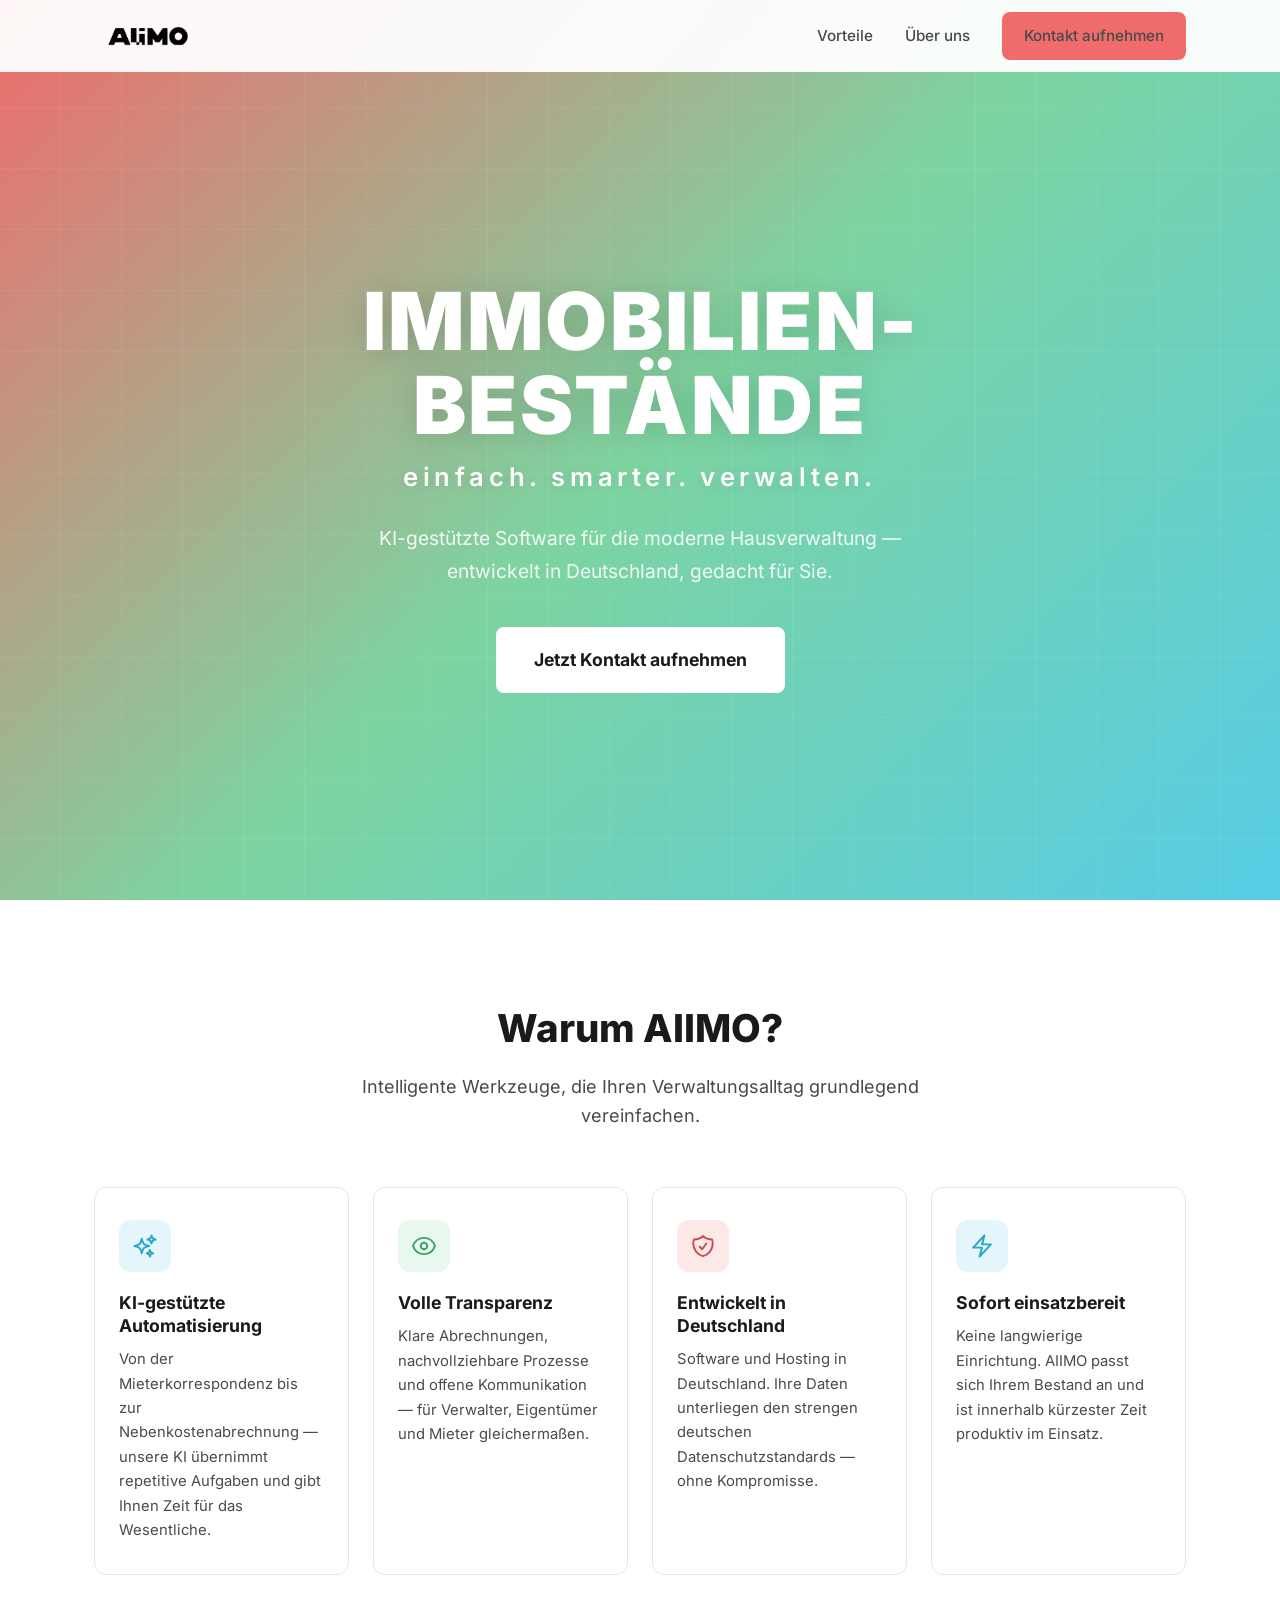
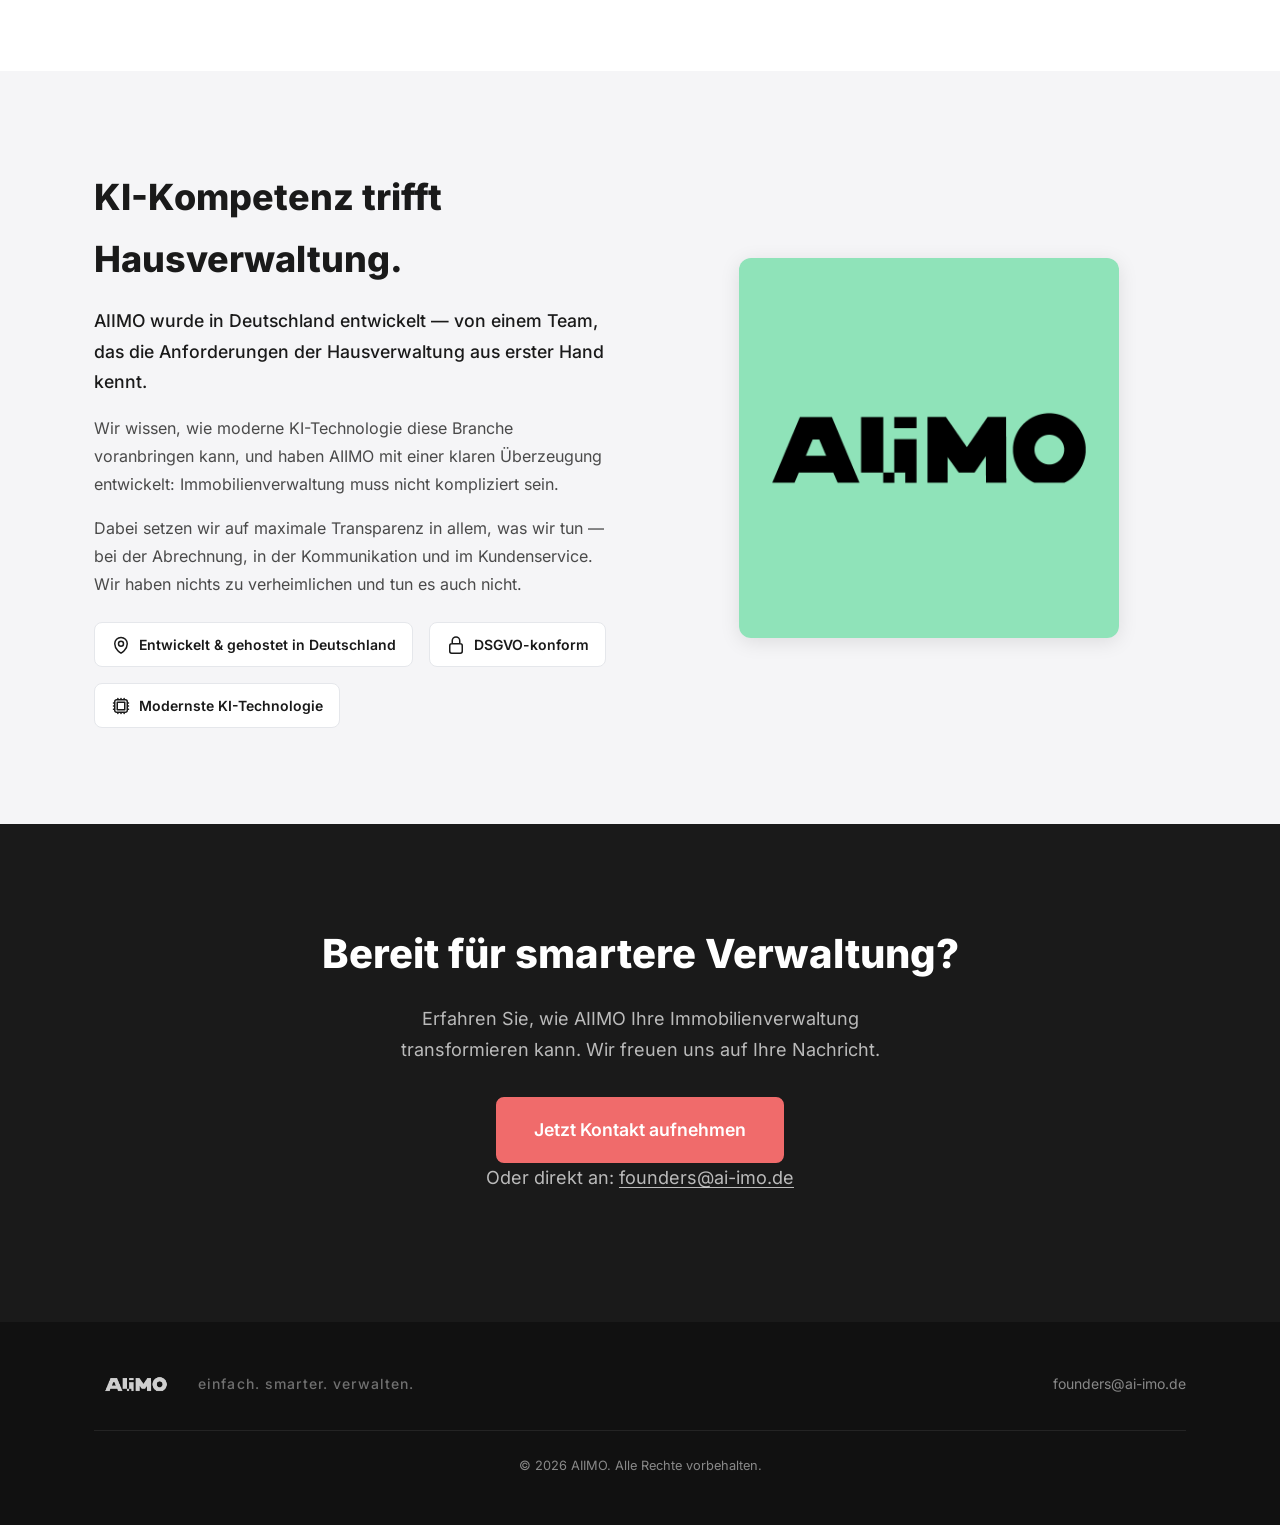
==== index.html @ 31f10540 "Move site files to root for classic GitHub Pages deploy Remove GitHub Actions workflow. Deploy from " ====
<!DOCTYPE html>
<html lang="de">
<head>
  <meta charset="UTF-8">
  <meta name="viewport" content="width=device-width, initial-scale=1.0">
  <title>AIIMO | KI-gestützte Immobilienverwaltung</title>
  <meta name="description" content="AIIMO — KI-gestützte Software für die moderne Hausverwaltung. Immobilienbestände einfach. smarter. verwalten. Entwickelt in Deutschland.">

  <!-- Open Graph -->
  <meta property="og:title" content="AIIMO | KI-gestützte Immobilienverwaltung">
  <meta property="og:description" content="Immobilienbestände einfach. smarter. verwalten. KI-Software, entwickelt in Deutschland.">
  <meta property="og:image" content="https://ai-imo.de/images/aiimo_LOGO_Banner_1200x627px2.png">
  <meta property="og:url" content="https://ai-imo.de">
  <meta property="og:type" content="website">
  <meta property="og:locale" content="de_DE">

  <!-- Twitter Card -->
  <meta name="twitter:card" content="summary_large_image">
  <meta name="twitter:title" content="AIIMO | KI-gestützte Immobilienverwaltung">
  <meta name="twitter:description" content="Immobilienbestände einfach. smarter. verwalten.">
  <meta name="twitter:image" content="https://ai-imo.de/images/aiimo_LOGO_Banner_1200x627px2.png">

  <!-- Favicon -->
  <link rel="icon" type="image/png" sizes="48x48" href="images/aiimo_LOGO_Favicon_48x48px1.png">
  <link rel="icon" type="image/png" sizes="32x32" href="images/aiimo_LOGO_Favicon_32x32px1.png">
  <link rel="icon" type="image/png" sizes="16x16" href="images/aiimo_LOGO_Favicon_16x16px1.png">

  <link rel="stylesheet" href="styles.css">
</head>
<body>

  <!-- ==================== Navbar ==================== -->
  <nav class="navbar" id="navbar">
    <div class="container navbar-inner">
      <a href="#" class="navbar-logo">
        <img src="images/aiimo_LOGO_Banner_300x100px1.png" alt="AIIMO Logo" width="300" height="100">
      </a>
      <button class="nav-toggle" id="navToggle" aria-label="Menü öffnen" aria-expanded="false">
        <span></span><span></span><span></span>
      </button>
      <ul class="nav-links" id="navLinks">
        <li><a href="#vorteile">Vorteile</a></li>
        <li><a href="#ueber-uns">Über uns</a></li>
        <li><a href="mailto:founders@ai-imo.de?subject=Interesse%20an%20AIIMO" class="btn btn-nav">Kontakt aufnehmen</a></li>
      </ul>
    </div>
  </nav>

  <!-- ==================== Hero ==================== -->
  <section class="hero" id="hero">
    <div class="hero-overlay"></div>
    <div class="container hero-content">
      <h1 class="hero-heading">Immobilien&shy;bestände</h1>
      <p class="hero-tagline">einfach. smarter. verwalten.</p>
      <p class="hero-subtitle">KI-gestützte Software für die moderne Hausverwaltung — entwickelt in Deutschland, gedacht für Sie.</p>
      <a href="mailto:founders@ai-imo.de?subject=Interesse%20an%20AIIMO" class="btn btn-white btn-lg">Jetzt Kontakt aufnehmen</a>
    </div>
  </section>

  <!-- ==================== Features ==================== -->
  <section class="features section" id="vorteile">
    <div class="container">
      <div class="section-header">
        <h2>Warum AIIMO?</h2>
        <p class="section-lead">Intelligente Werkzeuge, die Ihren Verwaltungsalltag grundlegend vereinfachen.</p>
      </div>
      <div class="features-grid">

        <!-- Feature 1: KI -->
        <div class="feature-card">
          <div class="feature-icon feature-icon--cyan">
            <svg xmlns="http://www.w3.org/2000/svg" fill="none" viewBox="0 0 24 24" stroke-width="1.8" stroke="currentColor">
              <path stroke-linecap="round" stroke-linejoin="round" d="M9.813 15.904 9 18.75l-.813-2.846a4.5 4.5 0 0 0-3.09-3.09L2.25 12l2.846-.813a4.5 4.5 0 0 0 3.09-3.09L9 5.25l.813 2.846a4.5 4.5 0 0 0 3.09 3.09L15.75 12l-2.846.813a4.5 4.5 0 0 0-3.09 3.09ZM18.259 8.715 18 9.75l-.259-1.035a3.375 3.375 0 0 0-2.455-2.456L14.25 6l1.036-.259a3.375 3.375 0 0 0 2.455-2.456L18 2.25l.259 1.035a3.375 3.375 0 0 0 2.455 2.456L21.75 6l-1.036.259a3.375 3.375 0 0 0-2.455 2.456ZM16.894 20.567 16.5 21.75l-.394-1.183a2.25 2.25 0 0 0-1.423-1.423L13.5 18.75l1.183-.394a2.25 2.25 0 0 0 1.423-1.423l.394-1.183.394 1.183a2.25 2.25 0 0 0 1.423 1.423l1.183.394-1.183.394a2.25 2.25 0 0 0-1.423 1.423Z" />
            </svg>
          </div>
          <h3>KI-gestützte Automatisierung</h3>
          <p>Von der Mieterkorrespondenz bis zur Nebenkostenabrechnung — unsere KI übernimmt repetitive Aufgaben und gibt Ihnen Zeit für das Wesentliche.</p>
        </div>

        <!-- Feature 2: Transparenz -->
        <div class="feature-card">
          <div class="feature-icon feature-icon--mint">
            <svg xmlns="http://www.w3.org/2000/svg" fill="none" viewBox="0 0 24 24" stroke-width="1.8" stroke="currentColor">
              <path stroke-linecap="round" stroke-linejoin="round" d="M2.036 12.322a1.012 1.012 0 0 1 0-.639C3.423 7.51 7.36 4.5 12 4.5c4.638 0 8.573 3.007 9.963 7.178.07.207.07.431 0 .639C20.577 16.49 16.64 19.5 12 19.5c-4.638 0-8.573-3.007-9.963-7.178Z" />
              <path stroke-linecap="round" stroke-linejoin="round" d="M15 12a3 3 0 1 1-6 0 3 3 0 0 1 6 0Z" />
            </svg>
          </div>
          <h3>Volle Transparenz</h3>
          <p>Klare Abrechnungen, nachvollziehbare Prozesse und offene Kommunikation — für Verwalter, Eigentümer und Mieter gleichermaßen.</p>
        </div>

        <!-- Feature 3: Deutschland -->
        <div class="feature-card">
          <div class="feature-icon feature-icon--coral">
            <svg xmlns="http://www.w3.org/2000/svg" fill="none" viewBox="0 0 24 24" stroke-width="1.8" stroke="currentColor">
              <path stroke-linecap="round" stroke-linejoin="round" d="M9 12.75 11.25 15 15 9.75m-3-7.036A11.959 11.959 0 0 1 3.598 6 11.99 11.99 0 0 0 3 9.749c0 5.592 3.824 10.29 9 11.623 5.176-1.332 9-6.03 9-11.622 0-1.31-.21-2.571-.598-3.751h-.152c-3.196 0-6.1-1.248-8.25-3.285Z" />
            </svg>
          </div>
          <h3>Entwickelt in Deutschland</h3>
          <p>Software und Hosting in Deutschland. Ihre Daten unterliegen den strengen deutschen Datenschutzstandards — ohne Kompromisse.</p>
        </div>

        <!-- Feature 4: Einsatzbereit -->
        <div class="feature-card">
          <div class="feature-icon feature-icon--cyan">
            <svg xmlns="http://www.w3.org/2000/svg" fill="none" viewBox="0 0 24 24" stroke-width="1.8" stroke="currentColor">
              <path stroke-linecap="round" stroke-linejoin="round" d="M3.75 13.5l10.5-11.25L12 10.5h8.25L9.75 21.75 12 13.5H3.75Z" />
            </svg>
          </div>
          <h3>Sofort einsatzbereit</h3>
          <p>Keine langwierige Einrichtung. AIIMO passt sich Ihrem Bestand an und ist innerhalb kürzester Zeit produktiv im Einsatz.</p>
        </div>

      </div>
    </div>
  </section>

  <!-- ==================== About ==================== -->
  <section class="about section-alt" id="ueber-uns">
    <div class="container about-grid">
      <div class="about-content">
        <h2>KI-Kompetenz trifft Hausverwaltung.</h2>
        <p class="about-lead">AIIMO wurde in Deutschland entwickelt — von einem Team, das die Anforderungen der Hausverwaltung aus erster Hand kennt.</p>
        <p>Wir wissen, wie moderne KI-Technologie diese Branche voranbringen kann, und haben AIIMO mit einer klaren Überzeugung entwickelt: Immobilienverwaltung muss nicht kompliziert sein.</p>
        <p>Dabei setzen wir auf maximale Transparenz in allem, was wir tun — bei der Abrechnung, in der Kommunikation und im Kundenservice. Wir haben nichts zu verheimlichen und tun es auch nicht.</p>
        <div class="trust-badges">
          <div class="trust-badge">
            <svg xmlns="http://www.w3.org/2000/svg" fill="none" viewBox="0 0 24 24" stroke-width="1.8" stroke="currentColor"><path stroke-linecap="round" stroke-linejoin="round" d="M15 10.5a3 3 0 1 1-6 0 3 3 0 0 1 6 0Z" /><path stroke-linecap="round" stroke-linejoin="round" d="M19.5 10.5c0 7.142-7.5 11.25-7.5 11.25S4.5 17.642 4.5 10.5a7.5 7.5 0 1 1 15 0Z" /></svg>
            <span>Entwickelt & gehostet in Deutschland</span>
          </div>
          <div class="trust-badge">
            <svg xmlns="http://www.w3.org/2000/svg" fill="none" viewBox="0 0 24 24" stroke-width="1.8" stroke="currentColor"><path stroke-linecap="round" stroke-linejoin="round" d="M16.5 10.5V6.75a4.5 4.5 0 1 0-9 0v3.75m-.75 11.25h10.5a2.25 2.25 0 0 0 2.25-2.25v-6.75a2.25 2.25 0 0 0-2.25-2.25H6.75a2.25 2.25 0 0 0-2.25 2.25v6.75a2.25 2.25 0 0 0 2.25 2.25Z" /></svg>
            <span>DSGVO-konform</span>
          </div>
          <div class="trust-badge">
            <svg xmlns="http://www.w3.org/2000/svg" fill="none" viewBox="0 0 24 24" stroke-width="1.8" stroke="currentColor"><path stroke-linecap="round" stroke-linejoin="round" d="M8.25 3v1.5M4.5 8.25H3m18 0h-1.5M4.5 12H3m18 0h-1.5m-15 3.75H3m18 0h-1.5M8.25 19.5V21M12 3v1.5m0 15V21m3.75-18v1.5m0 15V21m-9-1.5h10.5a2.25 2.25 0 0 0 2.25-2.25V6.75a2.25 2.25 0 0 0-2.25-2.25H6.75A2.25 2.25 0 0 0 4.5 6.75v10.5a2.25 2.25 0 0 0 2.25 2.25Zm.75-12h9v9h-9v-9Z" /></svg>
            <span>Modernste KI-Technologie</span>
          </div>
        </div>
      </div>
      <div class="about-visual">
        <img src="images/aiimo_LOGO_Banner_800x800px3.png" alt="AIIMO Logo" class="about-logo-img">
      </div>
    </div>
  </section>

  <!-- ==================== CTA ==================== -->
  <section class="cta-section" id="kontakt">
    <div class="container cta-content">
      <h2>Bereit für smartere Verwaltung?</h2>
      <p>Erfahren Sie, wie AIIMO Ihre Immobilienverwaltung transformieren kann. Wir freuen uns auf Ihre Nachricht.</p>
      <a href="mailto:founders@ai-imo.de?subject=Interesse%20an%20AIIMO&body=Guten%20Tag%2C%0A%0Aich%20interessiere%20mich%20f%C3%BCr%20AIIMO.%0A%0AMit%20freundlichen%20Gr%C3%BC%C3%9Fen" class="btn btn-primary btn-lg">Jetzt Kontakt aufnehmen</a>
      <p class="cta-email-note">Oder direkt an: <a href="mailto:founders@ai-imo.de">founders@ai-imo.de</a></p>
    </div>
  </section>

  <!-- ==================== Footer ==================== -->
  <footer class="footer">
    <div class="container footer-inner">
      <div class="footer-brand">
        <img src="images/aiimo_LOGO_Banner_300x100px1.png" alt="AIIMO" width="120" height="40" class="footer-logo">
        <span class="footer-tagline">einfach. smarter. verwalten.</span>
      </div>
      <div class="footer-links">
        <a href="mailto:founders@ai-imo.de">founders@ai-imo.de</a>
      </div>
      <div class="footer-legal">
        <p>&copy; 2026 AIIMO. Alle Rechte vorbehalten.</p>
      </div>
    </div>
  </footer>

  <!-- ==================== Scripts ==================== -->
  <script>
    // Navbar scroll shadow
    const navbar = document.getElementById('navbar');
    window.addEventListener('scroll', () => {
      navbar.classList.toggle('scrolled', window.scrollY > 50);
    });

    // Mobile nav toggle
    const toggle = document.getElementById('navToggle');
    const navLinks = document.getElementById('navLinks');
    toggle.addEventListener('click', () => {
      const expanded = toggle.getAttribute('aria-expanded') === 'true';
      toggle.setAttribute('aria-expanded', String(!expanded));
      navLinks.classList.toggle('open');
    });

    // Smooth scroll for anchor links
    document.querySelectorAll('a[href^="#"]').forEach(link => {
      link.addEventListener('click', e => {
        const target = document.querySelector(link.getAttribute('href'));
        if (target) {
          e.preventDefault();
          target.scrollIntoView({ behavior: 'smooth', block: 'start' });
          navLinks.classList.remove('open');
          toggle.setAttribute('aria-expanded', 'false');
        }
      });
    });
  </script>
</body>
</html>
---- styles.css ----
/* ===========================================
   AIIMO Landing Page — styles.css
   =========================================== */

/* --- Font Faces (self-hosted Inter) --- */
@font-face { font-family: 'Inter'; font-style: normal; font-weight: 400; font-display: swap; src: url('fonts/inter-latin-400-normal.woff2') format('woff2'); }
@font-face { font-family: 'Inter'; font-style: normal; font-weight: 500; font-display: swap; src: url('fonts/inter-latin-500-normal.woff2') format('woff2'); }
@font-face { font-family: 'Inter'; font-style: normal; font-weight: 600; font-display: swap; src: url('fonts/inter-latin-600-normal.woff2') format('woff2'); }
@font-face { font-family: 'Inter'; font-style: normal; font-weight: 700; font-display: swap; src: url('fonts/inter-latin-700-normal.woff2') format('woff2'); }
@font-face { font-family: 'Inter'; font-style: normal; font-weight: 800; font-display: swap; src: url('fonts/inter-latin-800-normal.woff2') format('woff2'); }
@font-face { font-family: 'Inter'; font-style: normal; font-weight: 900; font-display: swap; src: url('fonts/inter-latin-900-normal.woff2') format('woff2'); }

/* --- CSS Reset & Custom Properties --- */
:root {
  --coral: #F06B6B;
  --coral-hover: #E05555;
  --mint: #7DD4A0;
  --mint-light: #e8f8ef;
  --cyan: #56CCE6;
  --cyan-light: #e4f6fb;

  --black: #1A1A1A;
  --dark: #2D2D2D;
  --gray-700: #4A4A4A;
  --gray-400: #9CA3AF;
  --gray-200: #E5E7EB;
  --gray-100: #F5F5F7;
  --white: #FFFFFF;

  --font: 'Inter', -apple-system, BlinkMacSystemFont, 'Segoe UI', Helvetica, Arial, sans-serif;
  --container: 1140px;
  --radius: 12px;
  --radius-sm: 8px;
  --shadow-sm: 0 1px 3px rgba(0,0,0,0.08);
  --shadow-md: 0 4px 20px rgba(0,0,0,0.10);
  --transition: 0.3s ease;
}

*, *::before, *::after { box-sizing: border-box; margin: 0; padding: 0; }

html { scroll-behavior: smooth; -webkit-font-smoothing: antialiased; }

body {
  font-family: var(--font);
  font-size: 1rem;
  line-height: 1.7;
  color: var(--gray-700);
  background: var(--white);
}

img { max-width: 100%; height: auto; display: block; }
a { color: inherit; text-decoration: none; }
ul { list-style: none; }

/* --- Layout --- */
.container {
  width: 100%;
  max-width: var(--container);
  margin: 0 auto;
  padding: 0 1.5rem;
}

.section { padding: 5rem 0; }
.section-alt { background: var(--gray-100); }

.section-header {
  text-align: center;
  max-width: 640px;
  margin: 0 auto 3.5rem;
}

.section-header h2 {
  font-size: clamp(1.75rem, 3vw, 2.5rem);
  font-weight: 800;
  color: var(--black);
  margin-bottom: 0.75rem;
}

.section-lead {
  font-size: 1.125rem;
  color: var(--gray-700);
  line-height: 1.6;
}

/* --- Buttons --- */
.btn {
  display: inline-block;
  font-family: var(--font);
  font-weight: 600;
  font-size: 1rem;
  padding: 0.8rem 1.8rem;
  border-radius: var(--radius-sm);
  border: 2px solid transparent;
  cursor: pointer;
  transition: all var(--transition);
  text-align: center;
}

.btn-primary {
  background: var(--coral);
  color: var(--white);
  border-color: var(--coral);
}
.btn-primary:hover {
  background: var(--coral-hover);
  border-color: var(--coral-hover);
  transform: translateY(-2px);
  box-shadow: 0 6px 20px rgba(240, 107, 107, 0.35);
}

.btn-outline {
  background: transparent;
  color: var(--black);
  border-color: var(--gray-200);
}
.btn-outline:hover {
  border-color: var(--coral);
  color: var(--coral);
}

.btn-white {
  background: var(--white);
  color: var(--black);
  border-color: var(--white);
  font-weight: 700;
}
.btn-white:hover {
  background: var(--gray-100);
  transform: translateY(-2px);
  box-shadow: 0 6px 20px rgba(0,0,0,0.15);
}

.btn-lg {
  padding: 1rem 2.25rem;
  font-size: 1.1rem;
}

.btn-nav {
  background: var(--coral);
  color: var(--white);
  padding: 0.55rem 1.25rem;
  font-size: 0.9rem;
  border-radius: var(--radius-sm);
}
.btn-nav:hover {
  background: var(--coral-hover);
  transform: translateY(-1px);
}

/* --- Navbar --- */
.navbar {
  position: fixed;
  top: 0;
  left: 0;
  right: 0;
  z-index: 1000;
  background: rgba(255,255,255,0.95);
  backdrop-filter: blur(12px);
  -webkit-backdrop-filter: blur(12px);
  transition: box-shadow var(--transition);
}

.navbar.scrolled {
  box-shadow: var(--shadow-md);
}

.navbar-inner {
  display: flex;
  align-items: center;
  justify-content: space-between;
  height: 72px;
}

.navbar-logo img {
  height: 36px;
  width: auto;
}

.nav-links {
  display: flex;
  align-items: center;
  gap: 2rem;
}

.nav-links a {
  font-size: 0.95rem;
  font-weight: 500;
  color: var(--gray-700);
  transition: color var(--transition);
}
.nav-links a:hover { color: var(--black); }

.nav-toggle {
  display: none;
  flex-direction: column;
  gap: 5px;
  background: none;
  border: none;
  cursor: pointer;
  padding: 4px;
}
.nav-toggle span {
  display: block;
  width: 24px;
  height: 2px;
  background: var(--black);
  border-radius: 2px;
  transition: all var(--transition);
}

/* --- Hero --- */
.hero {
  min-height: 100vh;
  display: flex;
  align-items: center;
  justify-content: center;
  position: relative;
  background: linear-gradient(135deg, var(--coral) 0%, var(--mint) 50%, var(--cyan) 100%);
  overflow: hidden;
  padding-top: 72px;
}

.hero-overlay {
  position: absolute;
  inset: 0;
  background:
    repeating-linear-gradient(0deg, transparent, transparent 60px, rgba(255,255,255,0.06) 60px, rgba(255,255,255,0.06) 61px),
    repeating-linear-gradient(90deg, transparent, transparent 60px, rgba(255,255,255,0.06) 60px, rgba(255,255,255,0.06) 61px);
  pointer-events: none;
}

.hero-content {
  position: relative;
  z-index: 1;
  text-align: center;
  max-width: 800px;
  padding: 2rem 1.5rem;
}

.hero-heading {
  font-size: clamp(2.5rem, 7vw, 5rem);
  font-weight: 900;
  color: var(--white);
  letter-spacing: 0.03em;
  text-transform: uppercase;
  line-height: 1.05;
  margin-bottom: 0.5rem;
  text-shadow: 0 2px 30px rgba(0,0,0,0.15);
}

.hero-tagline {
  font-size: clamp(1.1rem, 2.5vw, 1.6rem);
  font-weight: 600;
  color: var(--white);
  letter-spacing: 0.18em;
  text-transform: lowercase;
  margin-bottom: 1.5rem;
  text-shadow: 0 1px 15px rgba(0,0,0,0.1);
}

.hero-subtitle {
  font-size: clamp(1rem, 1.5vw, 1.2rem);
  color: rgba(255,255,255,0.9);
  line-height: 1.7;
  margin-bottom: 2.5rem;
  max-width: 580px;
  margin-left: auto;
  margin-right: auto;
}

/* --- Features --- */
.features { padding: 6rem 0; }

.features-grid {
  display: grid;
  grid-template-columns: repeat(4, 1fr);
  gap: 1.5rem;
}

.feature-card {
  background: var(--white);
  border: 1px solid var(--gray-200);
  border-radius: var(--radius);
  padding: 2rem 1.5rem;
  transition: all var(--transition);
}
.feature-card:hover {
  border-color: transparent;
  box-shadow: var(--shadow-md);
  transform: translateY(-4px);
}

.feature-icon {
  width: 52px;
  height: 52px;
  border-radius: 12px;
  display: flex;
  align-items: center;
  justify-content: center;
  margin-bottom: 1.25rem;
}
.feature-icon svg {
  width: 26px;
  height: 26px;
}

.feature-icon--cyan { background: var(--cyan-light); color: #2ba5c5; }
.feature-icon--mint { background: var(--mint-light); color: #3da06a; }
.feature-icon--coral { background: #fde8e8; color: #c94e4e; }

.feature-card h3 {
  font-size: 1.1rem;
  font-weight: 700;
  color: var(--black);
  margin-bottom: 0.6rem;
  line-height: 1.3;
}

.feature-card p {
  font-size: 0.925rem;
  line-height: 1.65;
  color: var(--gray-700);
}

/* --- About --- */
.about {
  padding: 6rem 0;
  background: var(--gray-100);
}

.about-grid {
  display: grid;
  grid-template-columns: 1fr 1fr;
  gap: 4rem;
  align-items: center;
}

.about-content h2 {
  font-size: clamp(1.75rem, 3vw, 2.25rem);
  font-weight: 800;
  color: var(--black);
  margin-bottom: 1rem;
}

.about-lead {
  font-size: 1.1rem;
  font-weight: 500;
  color: var(--black);
  line-height: 1.6;
  margin-bottom: 1rem;
}

.about-content p {
  margin-bottom: 1rem;
  line-height: 1.75;
}

.trust-badges {
  display: flex;
  flex-wrap: wrap;
  gap: 1rem;
  margin-top: 1.5rem;
}

.trust-badge {
  display: flex;
  align-items: center;
  gap: 0.5rem;
  background: var(--white);
  padding: 0.6rem 1rem;
  border-radius: var(--radius-sm);
  font-size: 0.875rem;
  font-weight: 600;
  color: var(--black);
  border: 1px solid var(--gray-200);
}

.trust-badge svg {
  width: 20px;
  height: 20px;
  flex-shrink: 0;
}

.about-visual {
  display: flex;
  align-items: center;
  justify-content: center;
}

.about-logo-img {
  width: 100%;
  max-width: 380px;
  border-radius: var(--radius);
  box-shadow: var(--shadow-md);
}

/* --- CTA Section --- */
.cta-section {
  padding: 6rem 0;
  background: var(--black);
  text-align: center;
}

.cta-content h2 {
  font-size: clamp(1.75rem, 3.5vw, 2.5rem);
  font-weight: 800;
  color: var(--white);
  margin-bottom: 1rem;
}

.cta-content > p {
  font-size: 1.125rem;
  color: rgba(255,255,255,0.7);
  max-width: 520px;
  margin: 0 auto 2rem;
  line-height: 1.7;
}

.cta-email-note {
  margin-top: 1.25rem;
  font-size: 0.9rem;
  color: rgba(255,255,255,0.5);
}
.cta-email-note a {
  color: rgba(255,255,255,0.7);
  text-decoration: underline;
  text-underline-offset: 3px;
}
.cta-email-note a:hover { color: var(--white); }

/* --- Footer --- */
.footer {
  padding: 3rem 0;
  background: #111111;
  color: rgba(255,255,255,0.5);
}

.footer-inner {
  display: flex;
  align-items: center;
  justify-content: space-between;
  flex-wrap: wrap;
  gap: 1.5rem;
}

.footer-brand {
  display: flex;
  align-items: center;
  gap: 1.25rem;
}

.footer-logo {
  height: 28px;
  width: auto;
  filter: invert(1);
  opacity: 0.8;
}

.footer-tagline {
  font-size: 0.875rem;
  font-weight: 500;
  letter-spacing: 0.08em;
  color: rgba(255,255,255,0.4);
}

.footer-links {
  display: flex;
  gap: 1.5rem;
  font-size: 0.875rem;
}
.footer-links a {
  color: rgba(255,255,255,0.5);
  transition: color var(--transition);
}
.footer-links a:hover { color: var(--white); }

.footer-legal {
  width: 100%;
  text-align: center;
  font-size: 0.8rem;
  padding-top: 1.5rem;
  border-top: 1px solid rgba(255,255,255,0.08);
  margin-top: 0.5rem;
}

/* ===========================================
   Responsive
   =========================================== */

@media (max-width: 1024px) {
  .features-grid { grid-template-columns: repeat(2, 1fr); }
}

@media (max-width: 768px) {
  /* Navbar mobile */
  .nav-toggle { display: flex; }

  .nav-links {
    position: fixed;
    top: 72px;
    left: 0;
    right: 0;
    background: var(--white);
    flex-direction: column;
    padding: 1.5rem;
    gap: 1rem;
    box-shadow: var(--shadow-md);
    transform: translateY(-120%);
    transition: transform var(--transition);
    z-index: 999;
  }
  .nav-links.open {
    transform: translateY(0);
  }
  .nav-links a {
    font-size: 1.05rem;
    padding: 0.5rem 0;
  }

  /* Hero */
  .hero { min-height: 90vh; }
  .hero-heading { letter-spacing: 0.01em; }

  /* Features */
  .features-grid { grid-template-columns: 1fr; gap: 1rem; }

  /* About */
  .about-grid {
    grid-template-columns: 1fr;
    gap: 2.5rem;
    text-align: center;
  }
  .about-visual { order: -1; }
  .about-logo-img { max-width: 240px; }
  .trust-badges { justify-content: center; }

  /* Footer */
  .footer-inner {
    flex-direction: column;
    text-align: center;
  }
  .footer-brand { flex-direction: column; gap: 0.5rem; }
  .footer-links { flex-direction: column; gap: 0.75rem; }
}

@media (max-width: 480px) {
  .hero-heading { font-size: 2.2rem; }
  .hero-tagline { font-size: 1rem; letter-spacing: 0.1em; }
  .btn-lg { padding: 0.85rem 1.75rem; font-size: 1rem; }
  .trust-badges { flex-direction: column; }
}
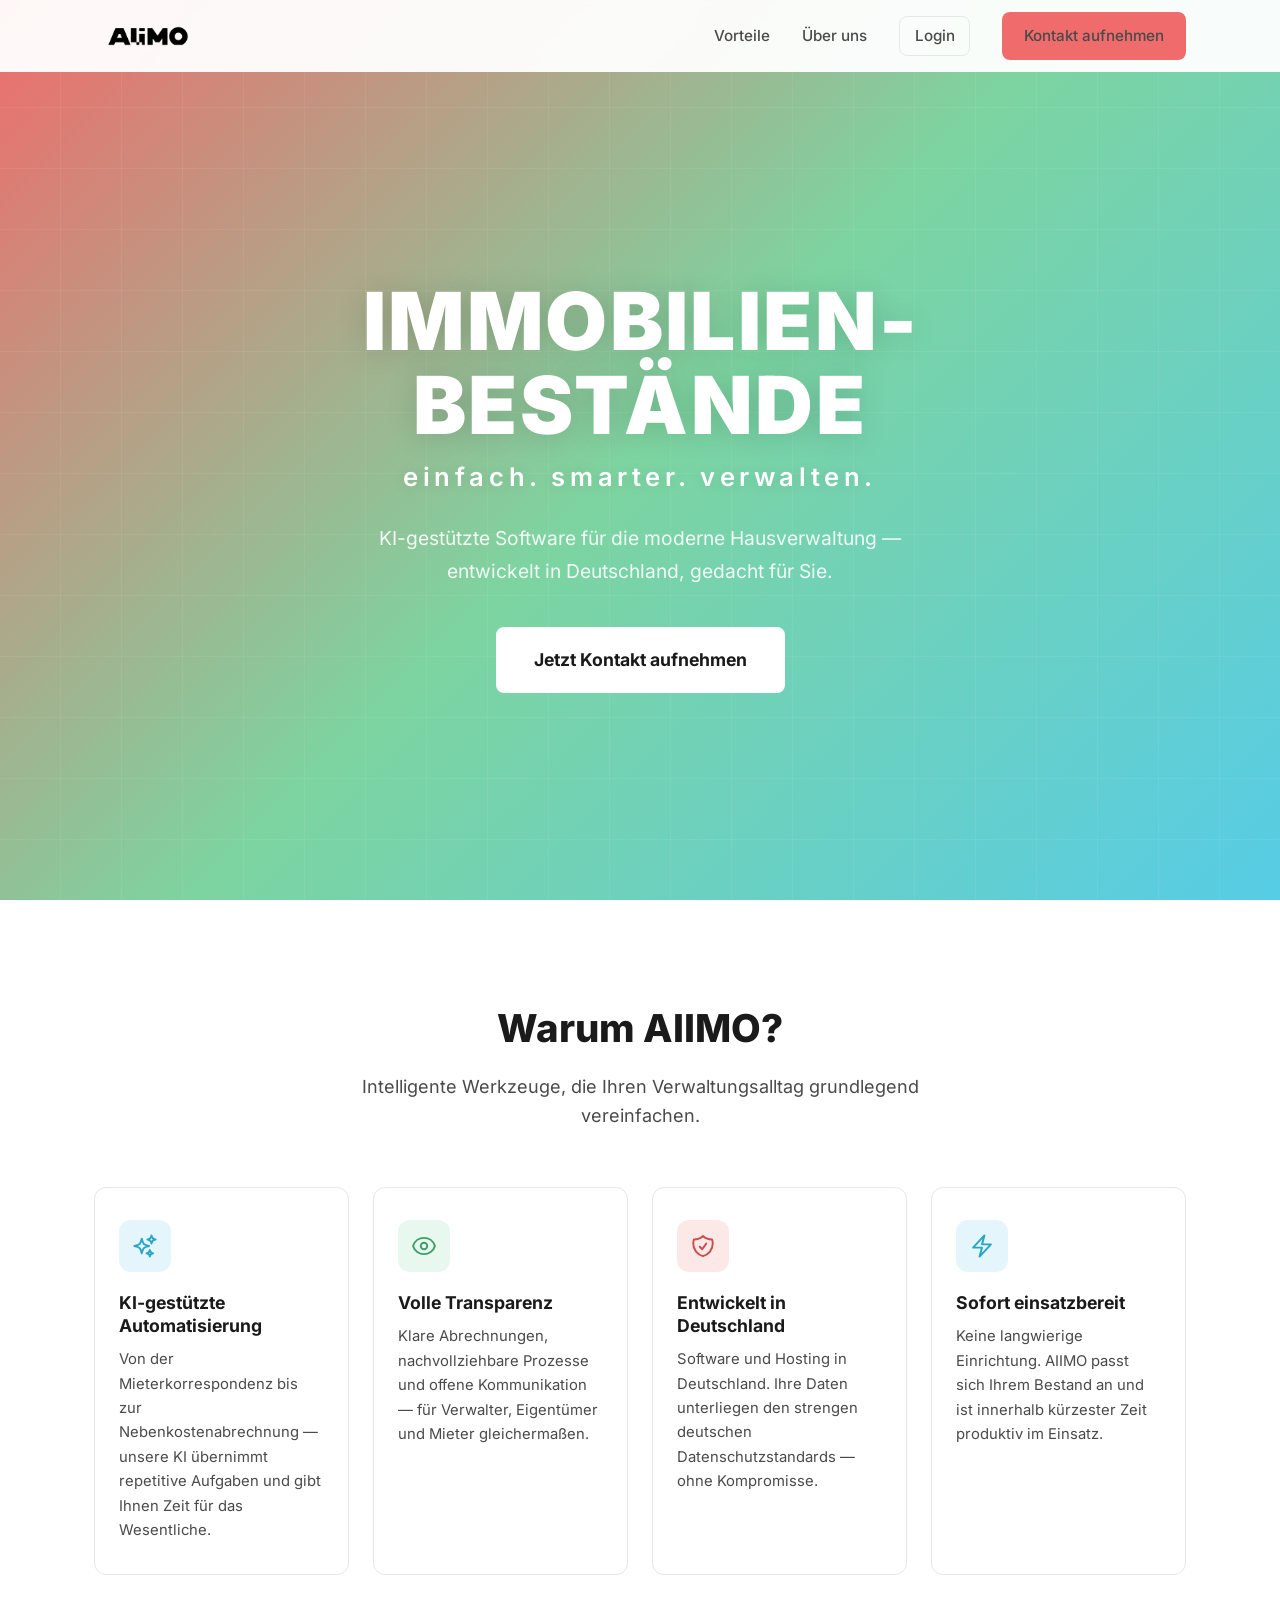
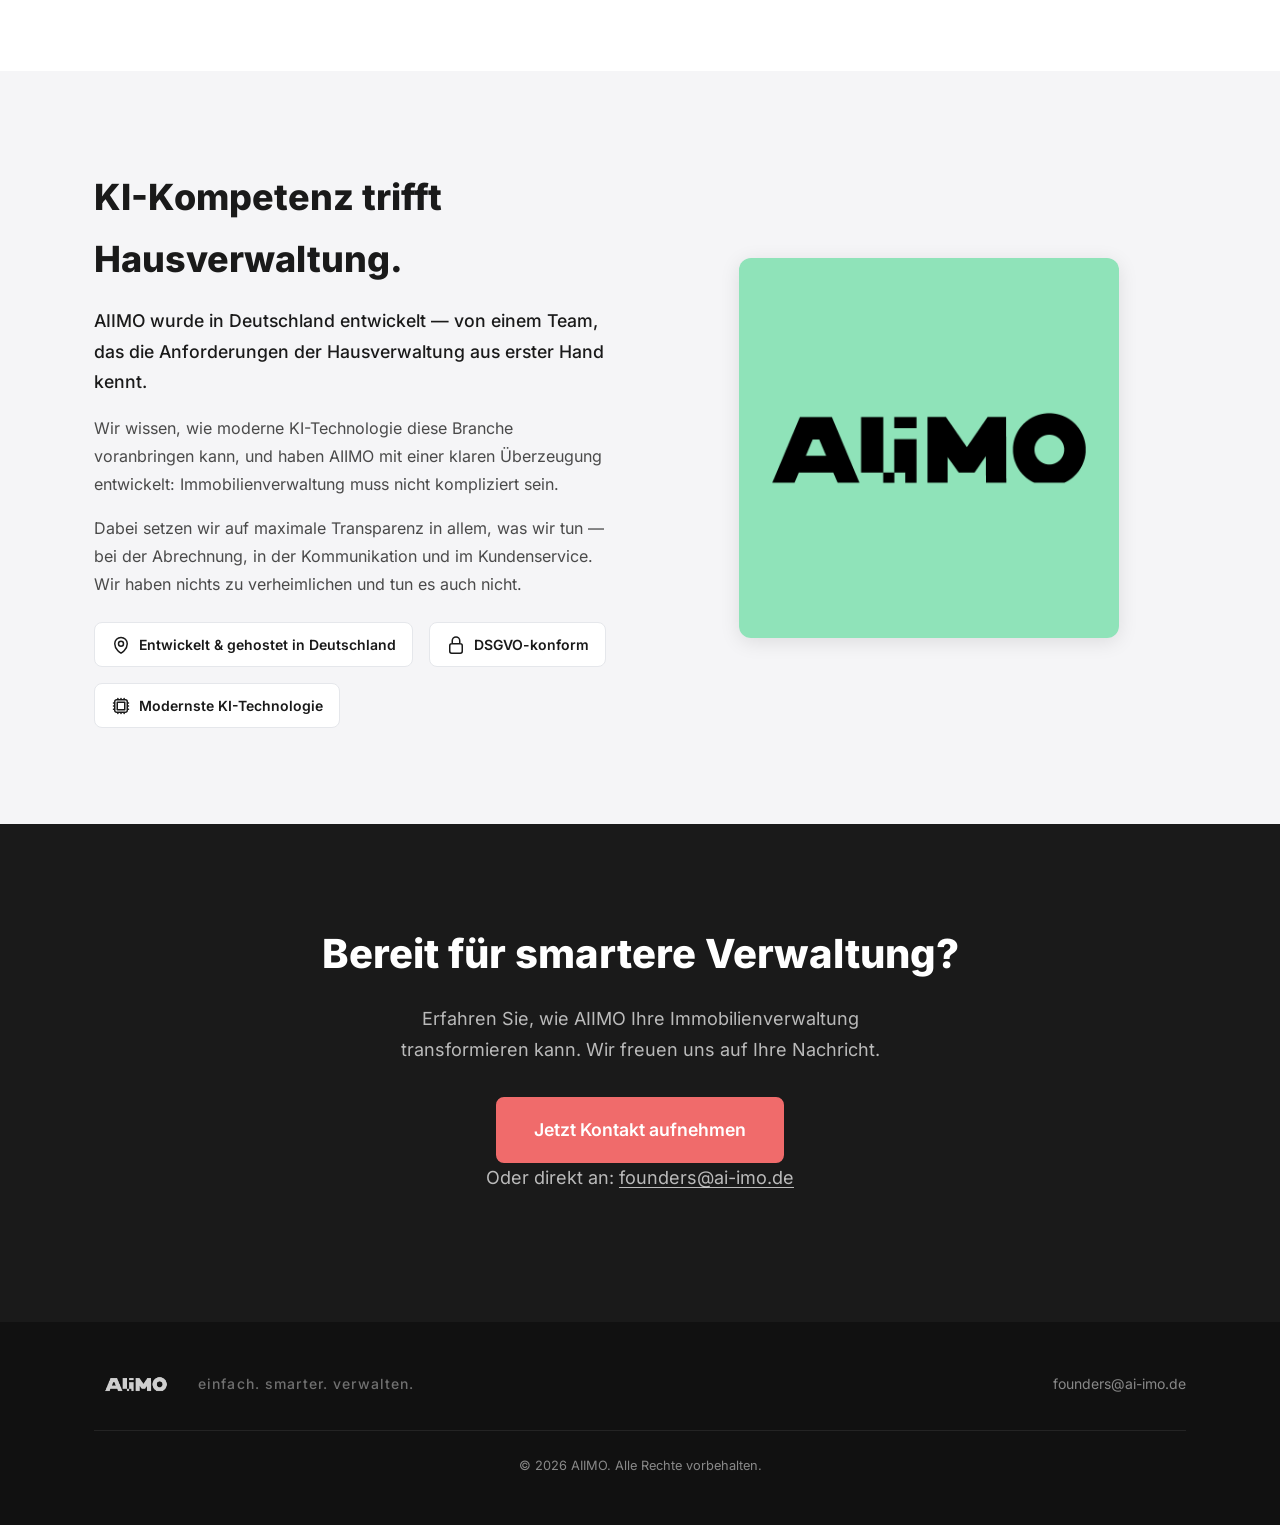
==== commit 72af984e: "Add Login button to nav linking to app.ai-imo.de Co-Authored-By: Claude Opus 4.8 (1M context) <norep" ====
--- a/index.html
+++ b/index.html
@@ -41,6 +41,7 @@
       <ul class="nav-links" id="navLinks">
         <li><a href="#vorteile">Vorteile</a></li>
         <li><a href="#ueber-uns">Über uns</a></li>
+        <li><a href="https://app.ai-imo.de" class="btn btn-login">Login</a></li>
         <li><a href="mailto:founders@ai-imo.de?subject=Interesse%20an%20AIIMO" class="btn btn-nav">Kontakt aufnehmen</a></li>
       </ul>
     </div>
--- a/styles.css
+++ b/styles.css
@@ -145,6 +145,19 @@
 .btn-nav:hover {
   background: var(--coral-hover);
   transform: translateY(-1px);
+}
+
+.btn-login {
+  background: transparent;
+  color: var(--gray-700);
+  padding: 0.4rem 0.9rem;
+  font-size: 0.85rem;
+  border: 1px solid var(--gray-200);
+  border-radius: var(--radius-sm);
+}
+.btn-login:hover {
+  background: var(--gray-100);
+  color: var(--black);
 }
 
 /* --- Navbar --- */
